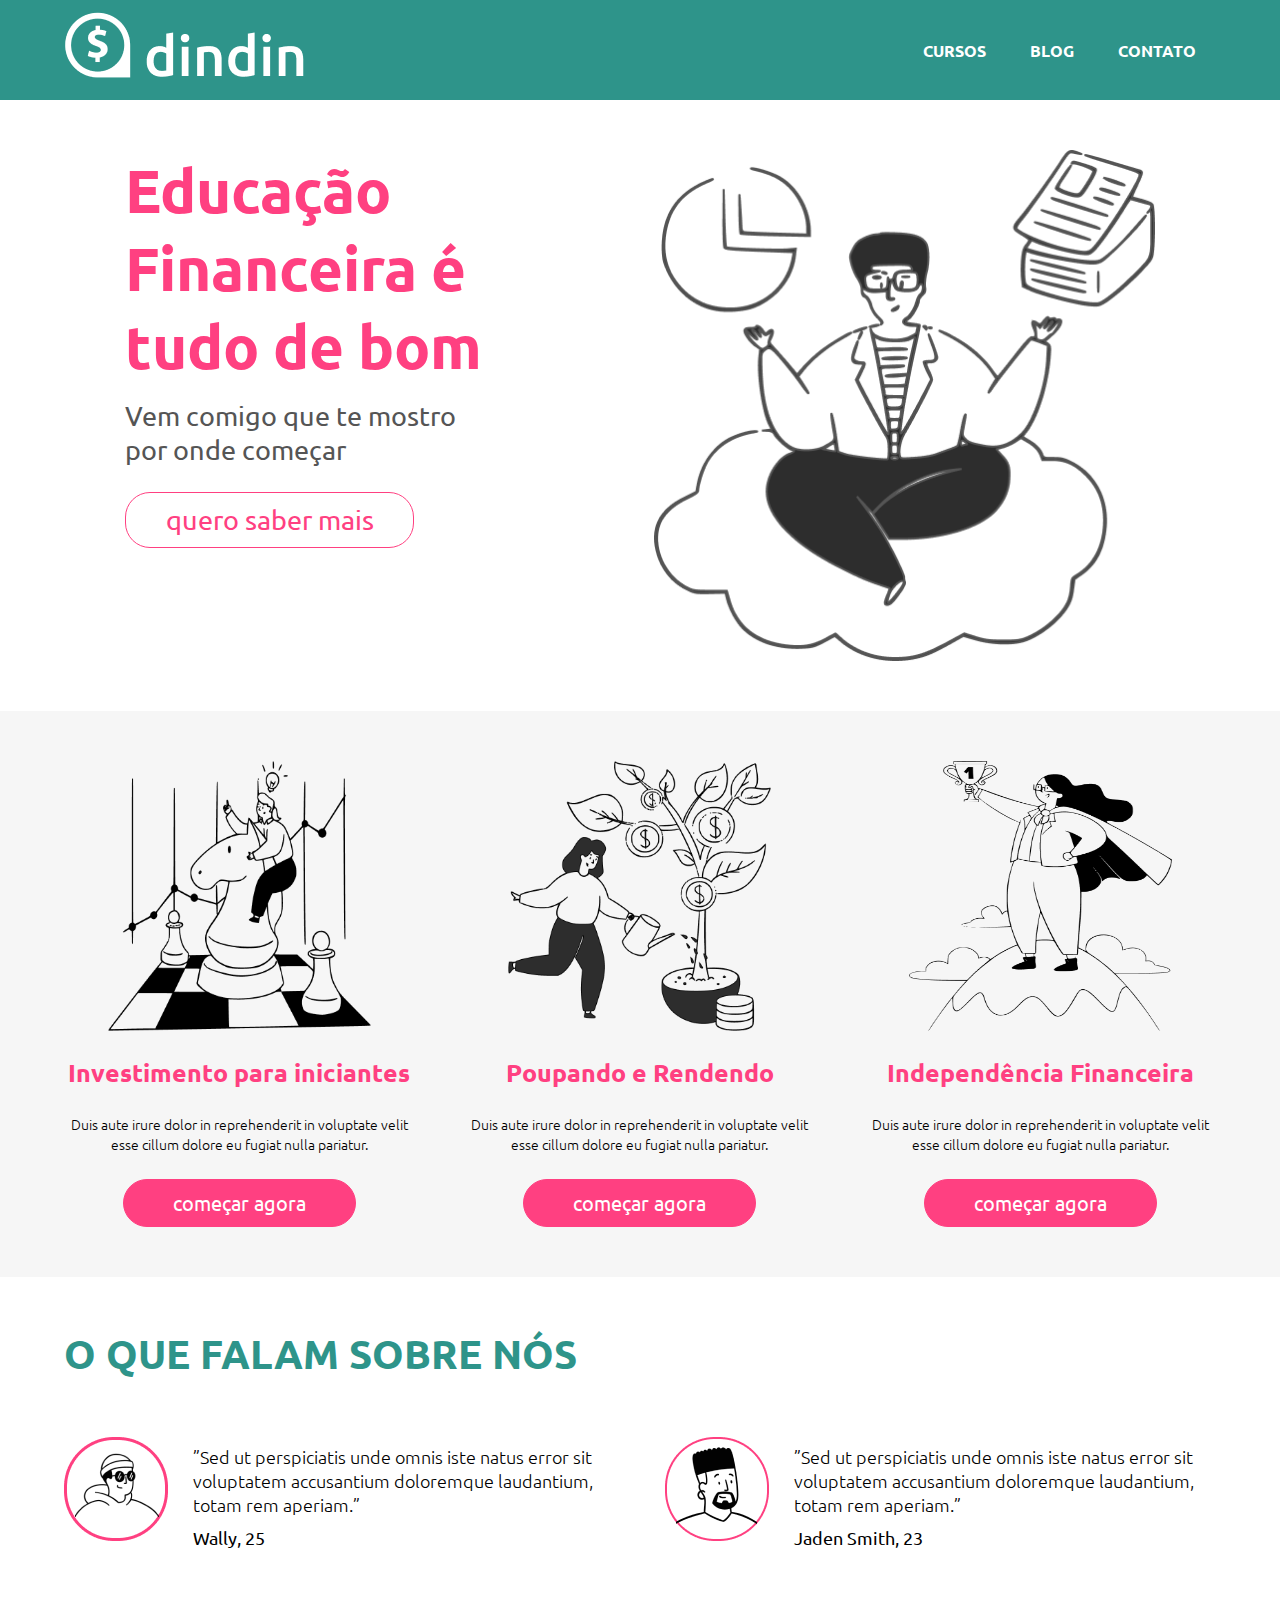
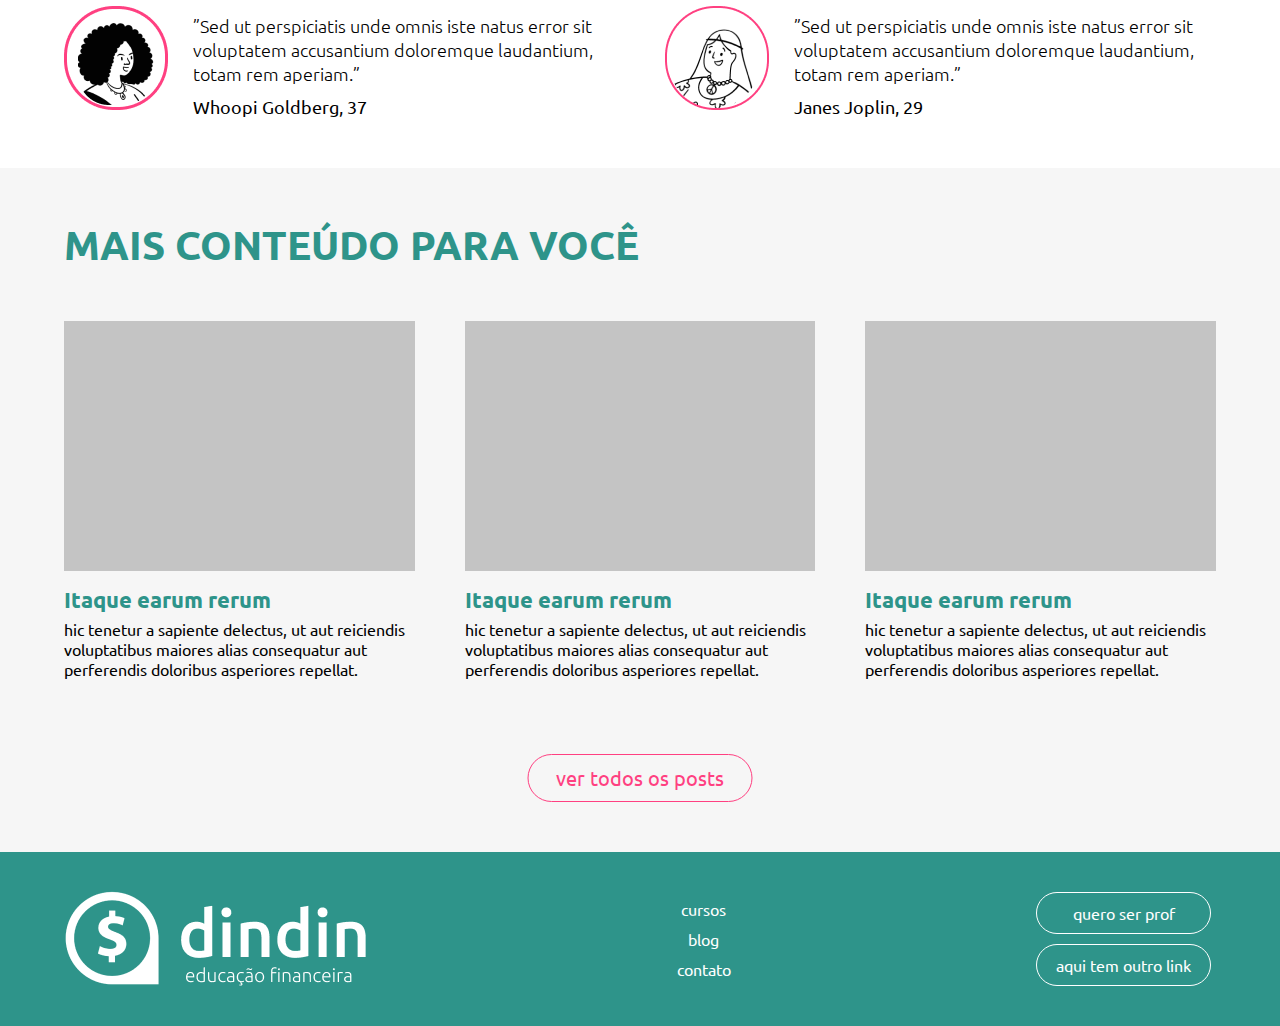
==== index.html @ 09b01d3c "Página index concluída" ====
<!DOCTYPE html>
<html lang="en">

<head>
    <meta charset="UTF-8">
    <meta http-equiv="X-UA-Compatible" content="IE=edge">
    <meta name="viewport" content="width=device-width, initial-scale=1.0">
    <title>Document</title>

    <link rel="preconnect" href="https://fonts.googleapis.com">
    <link rel="preconnect" href="https://fonts.gstatic.com" crossorigin>
    <link
        href="https://fonts.googleapis.com/css2?family=Ubuntu:ital,wght@0,300;0,400;0,500;0,700;1,300;1,400;1,500;1,700&display=swap"
        rel="stylesheet">

    <link rel="stylesheet" href="./assets/css/estilo.css">
</head>

<body>
    <header class="cabecalho">
        <div class="container">
            <a href="./index.html"><img src="./assets/img/logo-header.png" alt="Logo Dindin"></a>
            <nav class="nav-cabecalho">
                <ul class="nav-cabecalho__menu">
                    <li class="nav-cabecalho__item"><a class="nav-cabecalho__link" href="./cursos.html">Cursos</a></li>
                    <li class="nav-cabecalho__item"><a class="nav-cabecalho__link" href="./blog.html">Blog</a></li>
                    <li class="nav-cabecalho__item"><a class="nav-cabecalho__link" href="./contato.html">Contato</a></li>
                </ul>
            </nav>
        </div>
    </header>
    <main>
        <section class="banner">
            <div class="container">
                <img class="banner__imagem" src="./assets/img/ilustra-banner.png" alt="">

                <div class="banner__conteudo">
                    <h1 class="banner__titulo">Educação Financeira é tudo de bom</h1>
                    <p class="banner__texto">Vem comigo que te mostro por onde começar</p>
                    <a class="banner__link" href="#">quero saber mais</a>
                </div>
            </div>
        </section>

        <section class="cursos secao--cinza">
            <div class="container">
                <div class="cursos__item">
                    <img class="cursos__imagem" src="./assets/img/ilustra-poupando.png" alt="">
                    <h2 class="cursos__titulo">Investimento para iniciantes</h2>
                    <p class="cursos__texto">Duis aute irure dolor in reprehenderit in voluptate velit esse cillum
                        dolore eu fugiat nulla pariatur.</p>
                    <a class="cursos__link" href="#">começar agora</a>
                </div>

                <div class="cursos__item">
                    <img class="cursos__imagem" src="./assets/img/ilustra-investimento.png" alt="">
                    <h2 class="cursos__titulo">Poupando e Rendendo</h2>
                    <p class="cursos__texto">Duis aute irure dolor in reprehenderit in voluptate velit esse cillum
                        dolore eu fugiat nulla pariatur.</p>
                    <a class="cursos__link" href="#">começar agora</a>
                </div>

                <div class="cursos__item">
                    <img class="cursos__imagem" src="./assets/img/ilustra-independencia.png" alt="">
                    <h2 class="cursos__titulo">Independência Financeira</h2>
                    <p class="cursos__texto">Duis aute irure dolor in reprehenderit in voluptate velit esse cillum
                        dolore eu fugiat nulla pariatur.</p>
                    <a class="cursos__link" href="#">começar agora</a>
                </div>
            </div>
        </section>

        <section class="depoimentos">
            <div class="container">
                <h2 class="depoimentos__titulo">O que falam sobre nós</h2>

                <div class="depoimentos__itens">
                    <div class="depoimentos__item">
                        <img class="depoimentos__imagem" src="./assets/img/icon-wally.png" alt="Cliente 1">

                        <div class="depoimentos__conteudo">
                            <blockquote class="depoimentos__citacao">
                                ”Sed ut perspiciatis unde omnis iste natus error sit voluptatem accusantium doloremque
                                laudantium, totam rem aperiam.”
                            </blockquote>
                            <p class="depoimentos__autor">Wally, 25</p>
                        </div>
                    </div>

                    <div class="depoimentos__item">
                        <img class="depoimentos__imagem" src="./assets/img/icon-jaden.png" alt="Cliente 2">

                        <div class="depoimentos__conteudo">
                            <blockquote class="depoimentos__citacao">
                                ”Sed ut perspiciatis unde omnis iste natus error sit voluptatem accusantium doloremque
                                laudantium, totam rem aperiam.”
                            </blockquote>
                            <p class="depoimentos__autor">Jaden Smith, 23</p>
                        </div>
                    </div>

                    <div class="depoimentos__item">
                        <img class="depoimentos__imagem" src="./assets/img/icon-whoopi.png" alt="Cliente 3">

                        <div class="depoimentos__conteudo">
                            <blockquote class="depoimentos__citacao">
                                ”Sed ut perspiciatis unde omnis iste natus error sit voluptatem accusantium doloremque
                                laudantium, totam rem aperiam.”
                            </blockquote>
                            <p class="depoimentos__autor">Whoopi Goldberg, 37</p>
                        </div>
                    </div>

                    <div class="depoimentos__item">
                        <img class="depoimentos__imagem" src="./assets/img/icon-jane.png" alt="Cliente 4">

                        <div class="depoimentos__conteudo">
                            <blockquote class="depoimentos__citacao">
                                ”Sed ut perspiciatis unde omnis iste natus error sit voluptatem accusantium doloremque
                                laudantium, totam rem aperiam.”
                            </blockquote>
                            <p class="depoimentos__autor">Janes Joplin, 29</p>
                        </div>
                    </div>
                </div>
            </div>
        </section>

        <section class="blog secao--cinza">
            <div class="container">
                <h2 class="blog__titulo">Mais conteúdo para você</h2>

                <div class="blog__posts">
                    <article class="blog__post">
                        <div class="blog__imagem-vazia"></div>
                        <h3 class="blog__post-titulo">Itaque earum rerum</h3>
                        <p class="blog__texto">hic tenetur a sapiente delectus, ut aut reiciendis voluptatibus maiores
                            alias consequatur aut perferendis doloribus asperiores repellat.</p>
                    </article>

                    <article class="blog__post">
                        <div class="blog__imagem-vazia"></div>
                        <h3 class="blog__post-titulo">Itaque earum rerum</h3>
                        <p class="blog__texto">hic tenetur a sapiente delectus, ut aut reiciendis voluptatibus maiores
                            alias consequatur aut perferendis doloribus asperiores repellat.</p>
                    </article>

                    <article class="blog__post">
                        <div class="blog__imagem-vazia"></div>
                        <h3 class="blog__post-titulo">Itaque earum rerum</h3>
                        <p class="blog__texto">hic tenetur a sapiente delectus, ut aut reiciendis voluptatibus maiores
                            alias consequatur aut perferendis doloribus asperiores repellat.</p>
                    </article>
                </div>

                <a class="blog__link" href="#">ver todos os posts</a>
            </div>
        </section>
    </main>

    <footer class="rodape">
        <div class="container">
            <ul class="nav-rodape__menu">
                <li class="nav-rodape__item"><a class="nav-rodape__link" href="./cursos.html">cursos</a></li>
                <li class="nav-rodape__item"><a class="nav-rodape__link" href="./blog.html">blog</a></li>
                <li class="nav-rodape__item"><a class="nav-rodape__link" href="./contato.html">contato</a></li>
            </ul>

            <div class="rodape__links">
                <a class="rodape__link" href="#">quero ser prof</a>
                <a class="rodape__link" href="#">aqui tem outro link</a>
            </div>

            <img class="rodape_imagem" src="./assets/img/logo-footer.png" alt="logo">
        </div>
    </footer>
</body>

</html>
---- assets/css/estilo.css ----
@import url('./nav.css');
@import url('./index.css');
@import url('./rodape.css');

:root{
    --cor-primaria: #2E948A;
    --cor-secundaria: #FF4081;
    --cor-imagem-vazia: #C4C4C4;
    --cor-texto: #000;
    --cor-texto-cinza: #555;
    --cor-menu-link: #fff;
    --cor-fundo-cinza: #F6F6F6;
}

*{
    margin: 0;
    padding: 0;
    font-size: 1rem;
    font-weight: 400;
    box-sizing: border-box;
    text-decoration: none;
    font-family: 'Ubuntu', sans-serif;
}

body{
    position: relative;
}

section{
    padding: 50px 0;
}

.container{
    width: 90%;
    margin: 0 auto;
}

.secao--cinza{
    background-color: var(--cor-fundo-cinza);
}

@media screen and (min-width: 1440px) {
    .container{
        max-width: 1440px;
    }
}
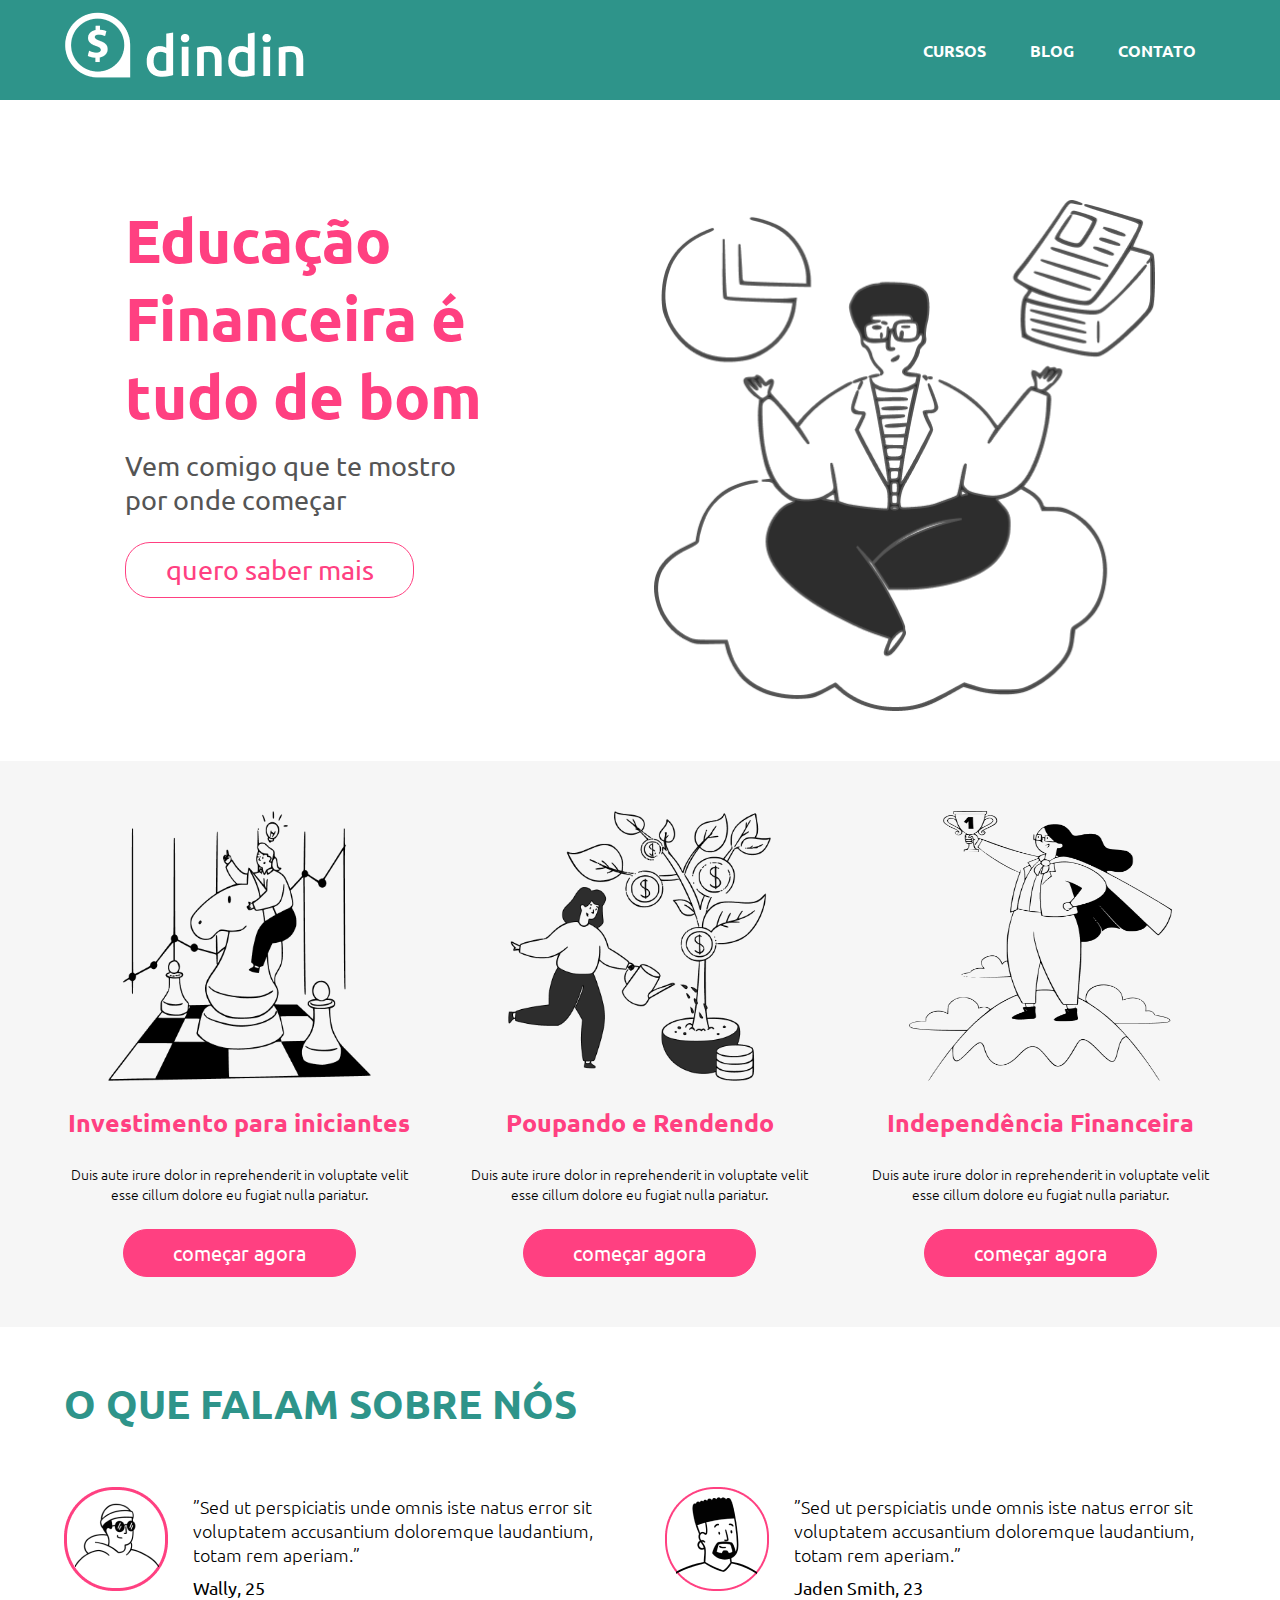
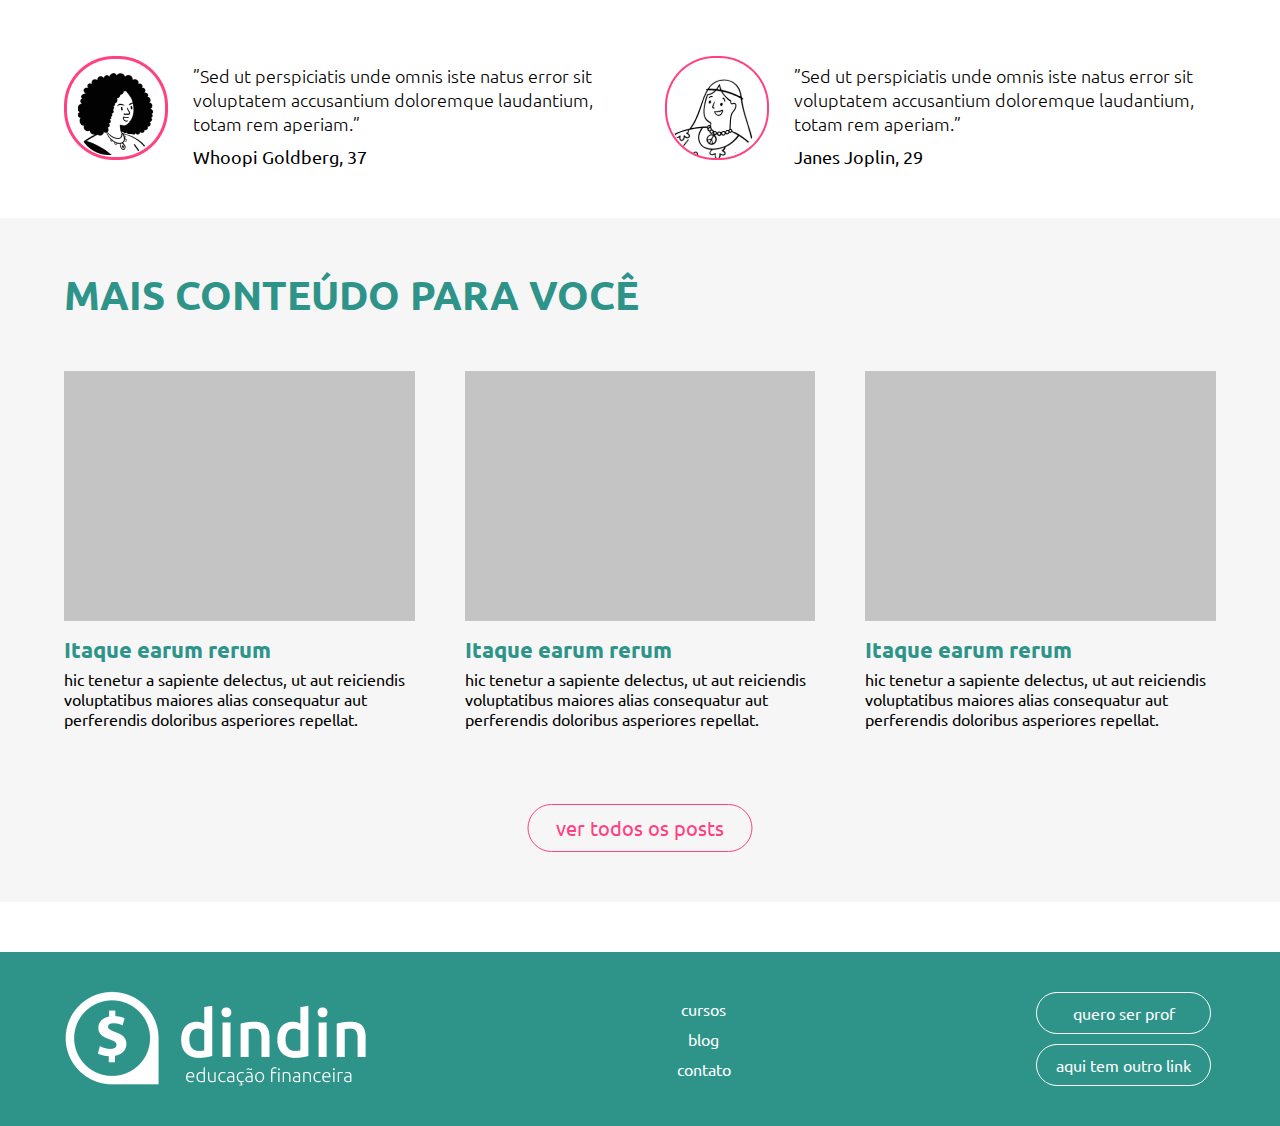
==== commit 05abff1d: "Tela cursos concluída" ====
--- a/index.html
+++ b/index.html
@@ -1,5 +1,5 @@
 <!DOCTYPE html>
-<html lang="en">
+<html lang="pt-BR">
 
 <head>
     <meta charset="UTF-8">
--- a/assets/css/estilo.css
+++ b/assets/css/estilo.css
@@ -1,5 +1,7 @@
 @import url('./nav.css');
 @import url('./index.css');
+@import url('./contato.css');
+@import url('./cursos.css');
 @import url('./rodape.css');
 
 :root{
@@ -26,7 +28,7 @@
     position: relative;
 }
 
-section{
+section, main{
     padding: 50px 0;
 }
 
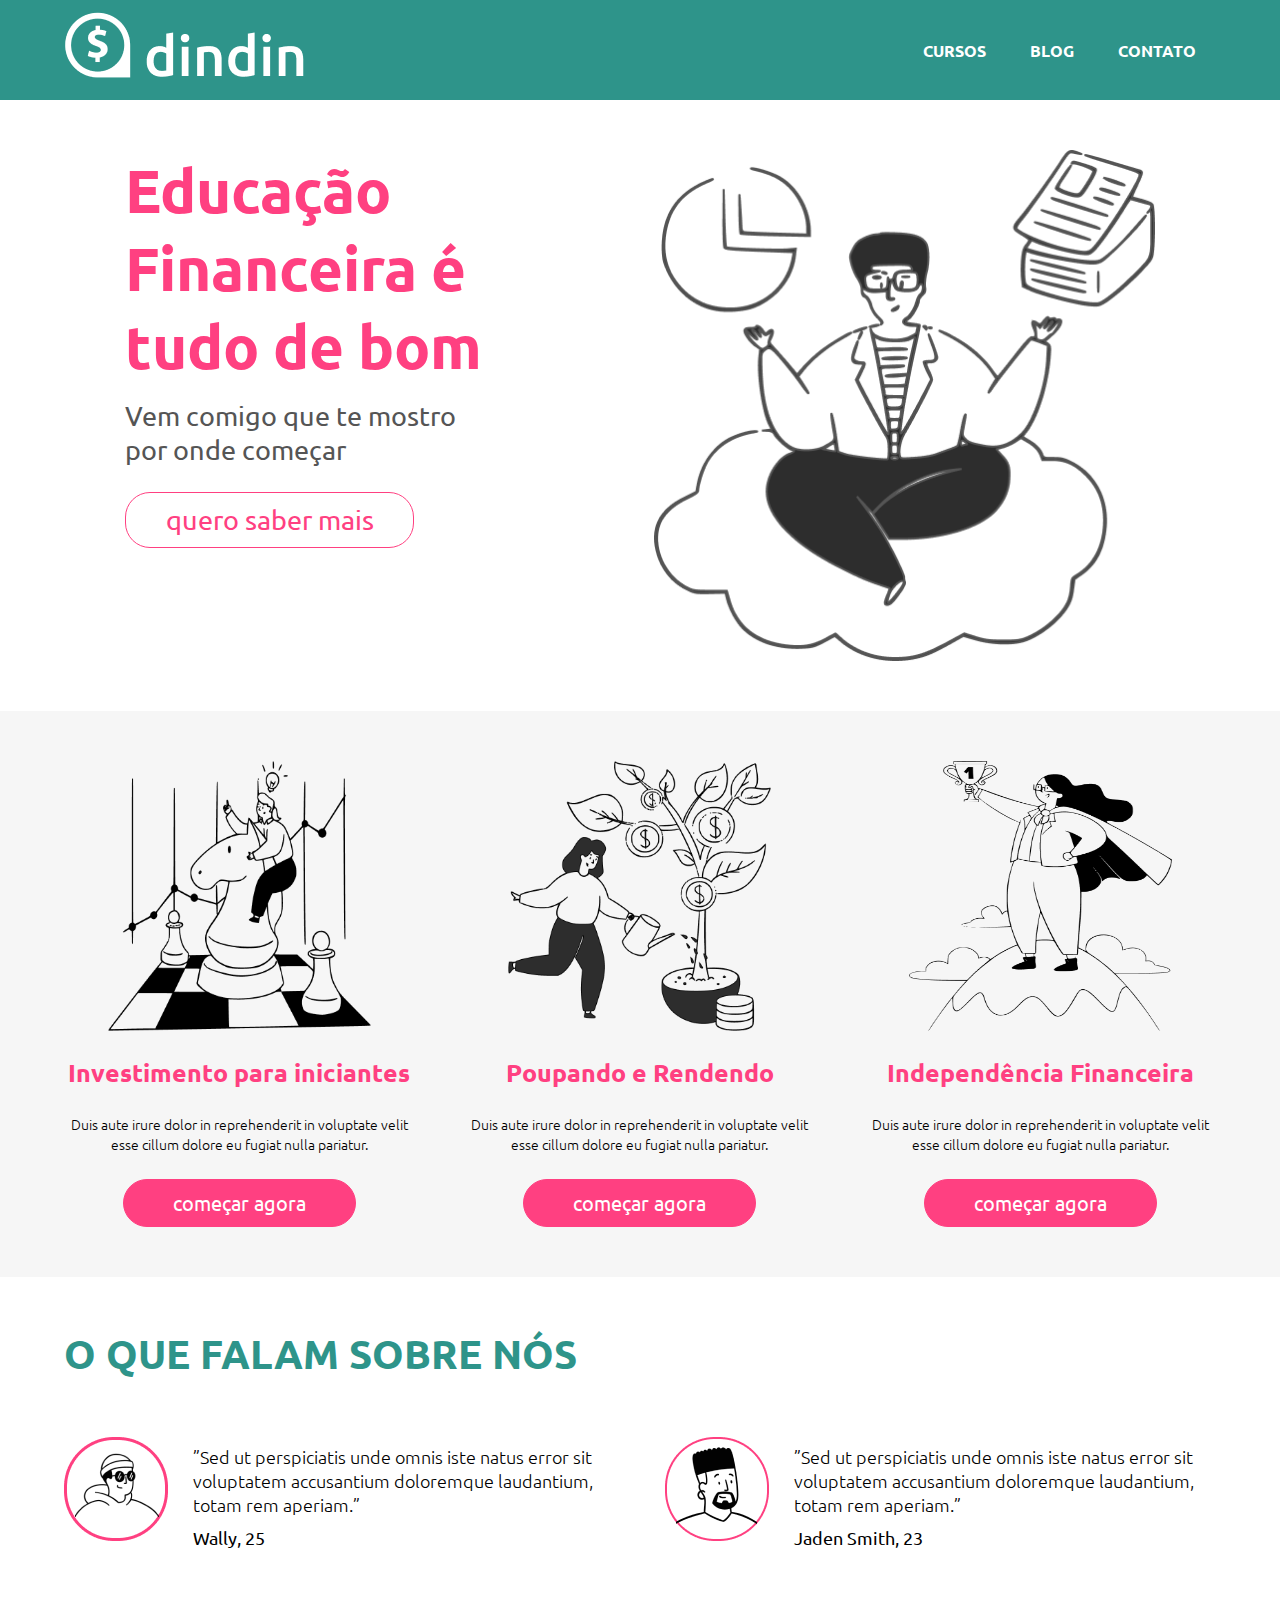
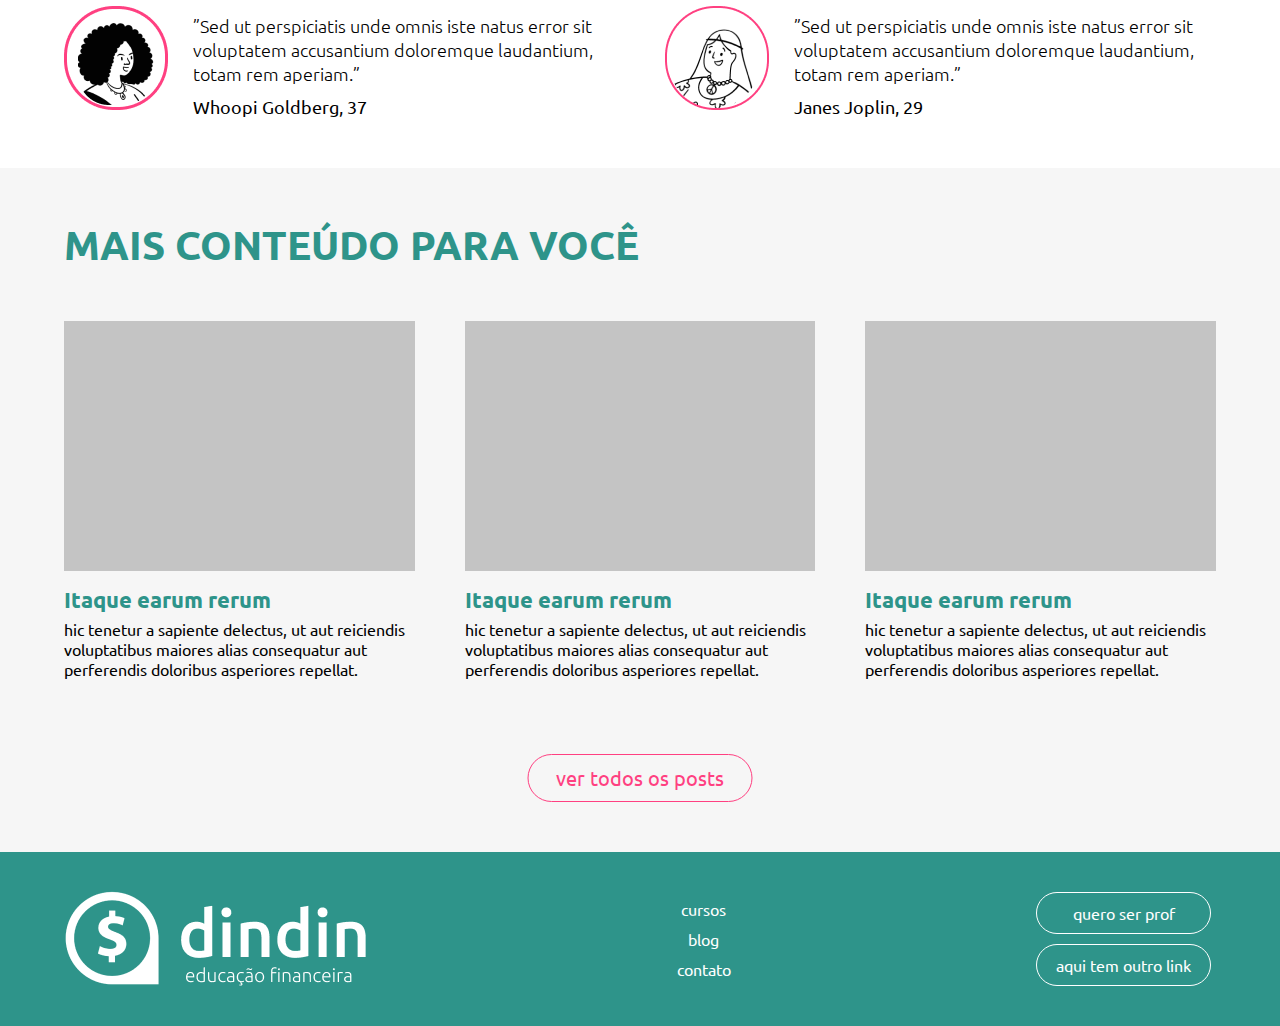
==== commit 05b6e705: "Classe secao criada para adicionar um padding padrão em alguns elementos" ====
--- a/index.html
+++ b/index.html
@@ -5,7 +5,8 @@
     <meta charset="UTF-8">
     <meta http-equiv="X-UA-Compatible" content="IE=edge">
     <meta name="viewport" content="width=device-width, initial-scale=1.0">
-    <title>Document</title>
+    <title>Dindin - Educação Financeira</title>
+    <link rel="shortcut icon"  href="./assets/img/favicon.png"/>
 
     <link rel="preconnect" href="https://fonts.googleapis.com">
     <link rel="preconnect" href="https://fonts.gstatic.com" crossorigin>
@@ -30,7 +31,7 @@
         </div>
     </header>
     <main>
-        <section class="banner">
+        <section class="banner secao">
             <div class="container">
                 <img class="banner__imagem" src="./assets/img/ilustra-banner.png" alt="">
 
@@ -42,7 +43,7 @@
             </div>
         </section>
 
-        <section class="cursos secao--cinza">
+        <section class="cursos secao secao--cinza">
             <div class="container">
                 <div class="cursos__item">
                     <img class="cursos__imagem" src="./assets/img/ilustra-poupando.png" alt="">
@@ -70,7 +71,7 @@
             </div>
         </section>
 
-        <section class="depoimentos">
+        <section class="depoimentos secao">
             <div class="container">
                 <h2 class="depoimentos__titulo">O que falam sobre nós</h2>
 
@@ -126,7 +127,7 @@
             </div>
         </section>
 
-        <section class="blog secao--cinza">
+        <section class="blog secao secao--cinza">
             <div class="container">
                 <h2 class="blog__titulo">Mais conteúdo para você</h2>
 
--- a/assets/css/estilo.css
+++ b/assets/css/estilo.css
@@ -1,48 +1,9 @@
+@import url('./geral.css');
 @import url('./nav.css');
 @import url('./index.css');
 @import url('./contato.css');
 @import url('./cursos.css');
-@import url('./rodape.css');
-
-:root{
-    --cor-primaria: #2E948A;
-    --cor-secundaria: #FF4081;
-    --cor-imagem-vazia: #C4C4C4;
-    --cor-texto: #000;
-    --cor-texto-cinza: #555;
-    --cor-menu-link: #fff;
-    --cor-fundo-cinza: #F6F6F6;
-}
-
-*{
-    margin: 0;
-    padding: 0;
-    font-size: 1rem;
-    font-weight: 400;
-    box-sizing: border-box;
-    text-decoration: none;
-    font-family: 'Ubuntu', sans-serif;
-}
-
-body{
-    position: relative;
-}
-
-section, main{
-    padding: 50px 0;
-}
-
-.container{
-    width: 90%;
-    margin: 0 auto;
-}
-
-.secao--cinza{
-    background-color: var(--cor-fundo-cinza);
-}
-
-@media screen and (min-width: 1440px) {
-    .container{
-        max-width: 1440px;
-    }
-}
+@import url('./post.css');
+@import url('./blog.css');
+@import url('./curso.css');
+@import url('./rodape.css');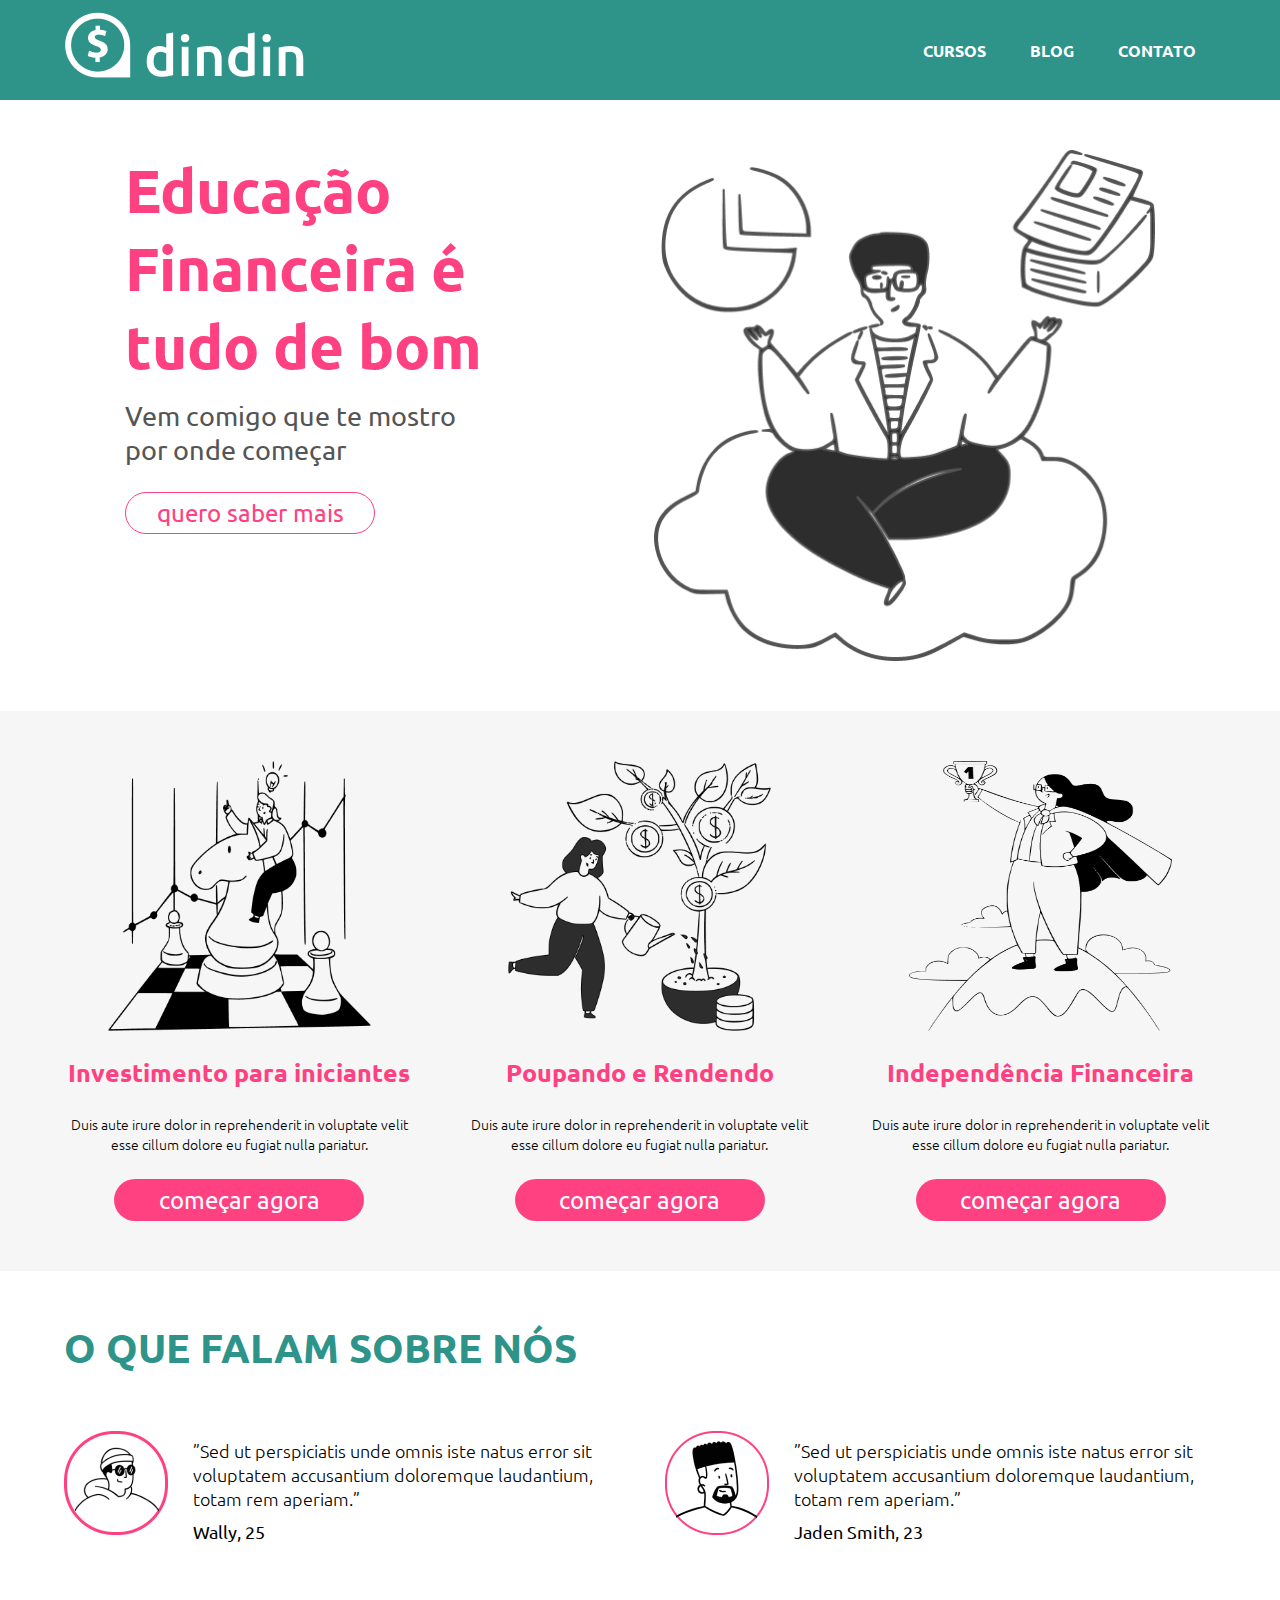
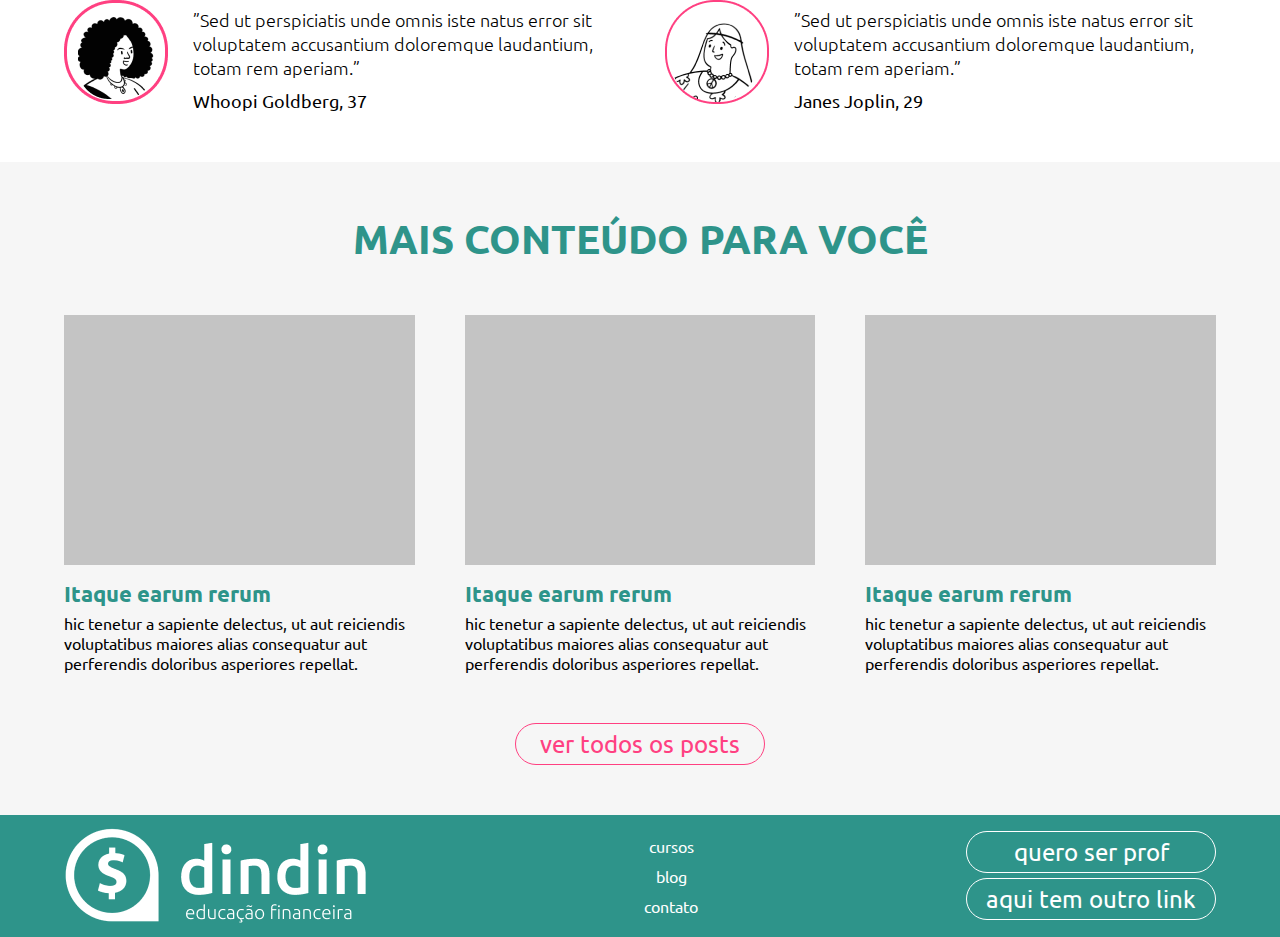
==== commit 5db72043: "Criação de classes botões(links) e alteração do código das páginas para uso dessas classes" ====
--- a/index.html
+++ b/index.html
@@ -30,6 +30,7 @@
             </nav>
         </div>
     </header>
+
     <main>
         <section class="banner secao">
             <div class="container">
@@ -38,7 +39,7 @@
                 <div class="banner__conteudo">
                     <h1 class="banner__titulo">Educação Financeira é tudo de bom</h1>
                     <p class="banner__texto">Vem comigo que te mostro por onde começar</p>
-                    <a class="banner__link" href="#">quero saber mais</a>
+                    <a class="botao botao--borda-secundaria" href="#">quero saber mais</a>
                 </div>
             </div>
         </section>
@@ -50,7 +51,7 @@
                     <h2 class="cursos__titulo">Investimento para iniciantes</h2>
                     <p class="cursos__texto">Duis aute irure dolor in reprehenderit in voluptate velit esse cillum
                         dolore eu fugiat nulla pariatur.</p>
-                    <a class="cursos__link" href="#">começar agora</a>
+                    <a class="botao botao--secundario" href="#">começar agora</a>
                 </div>
 
                 <div class="cursos__item">
@@ -58,7 +59,7 @@
                     <h2 class="cursos__titulo">Poupando e Rendendo</h2>
                     <p class="cursos__texto">Duis aute irure dolor in reprehenderit in voluptate velit esse cillum
                         dolore eu fugiat nulla pariatur.</p>
-                    <a class="cursos__link" href="#">começar agora</a>
+                    <a class="botao botao--secundario" href="#">começar agora</a>
                 </div>
 
                 <div class="cursos__item">
@@ -66,7 +67,7 @@
                     <h2 class="cursos__titulo">Independência Financeira</h2>
                     <p class="cursos__texto">Duis aute irure dolor in reprehenderit in voluptate velit esse cillum
                         dolore eu fugiat nulla pariatur.</p>
-                    <a class="cursos__link" href="#">começar agora</a>
+                    <a class="botao botao--secundario" href="#">começar agora</a>
                 </div>
             </div>
         </section>
@@ -154,7 +155,7 @@
                     </article>
                 </div>
 
-                <a class="blog__link" href="#">ver todos os posts</a>
+                <a class="botao botao--borda-secundaria" href="#">ver todos os posts</a>
             </div>
         </section>
     </main>
@@ -168,8 +169,8 @@
             </ul>
 
             <div class="rodape__links">
-                <a class="rodape__link" href="#">quero ser prof</a>
-                <a class="rodape__link" href="#">aqui tem outro link</a>
+                <a class="botao botao--borda-branca" href="#">quero ser prof</a>
+                <a class="botao botao--borda-branca" href="#">aqui tem outro link</a>
             </div>
 
             <img class="rodape_imagem" src="./assets/img/logo-footer.png" alt="logo">
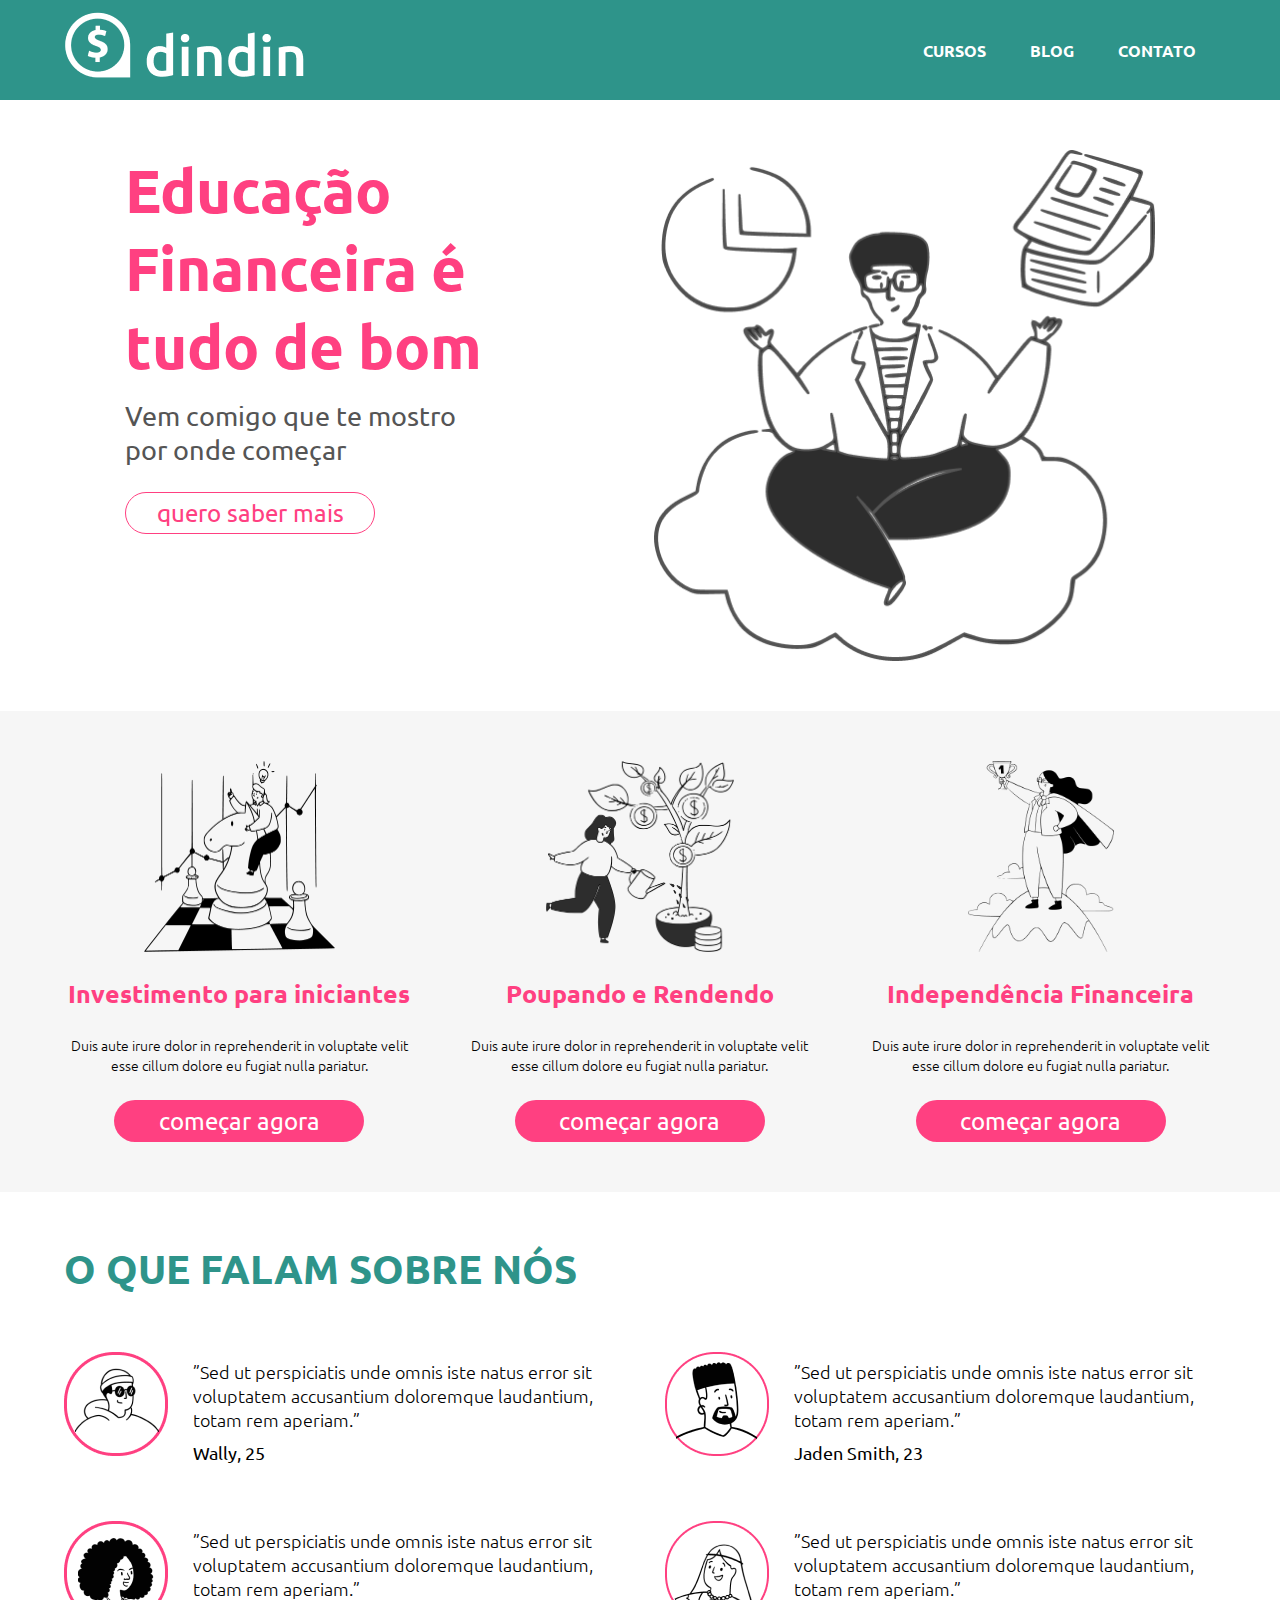
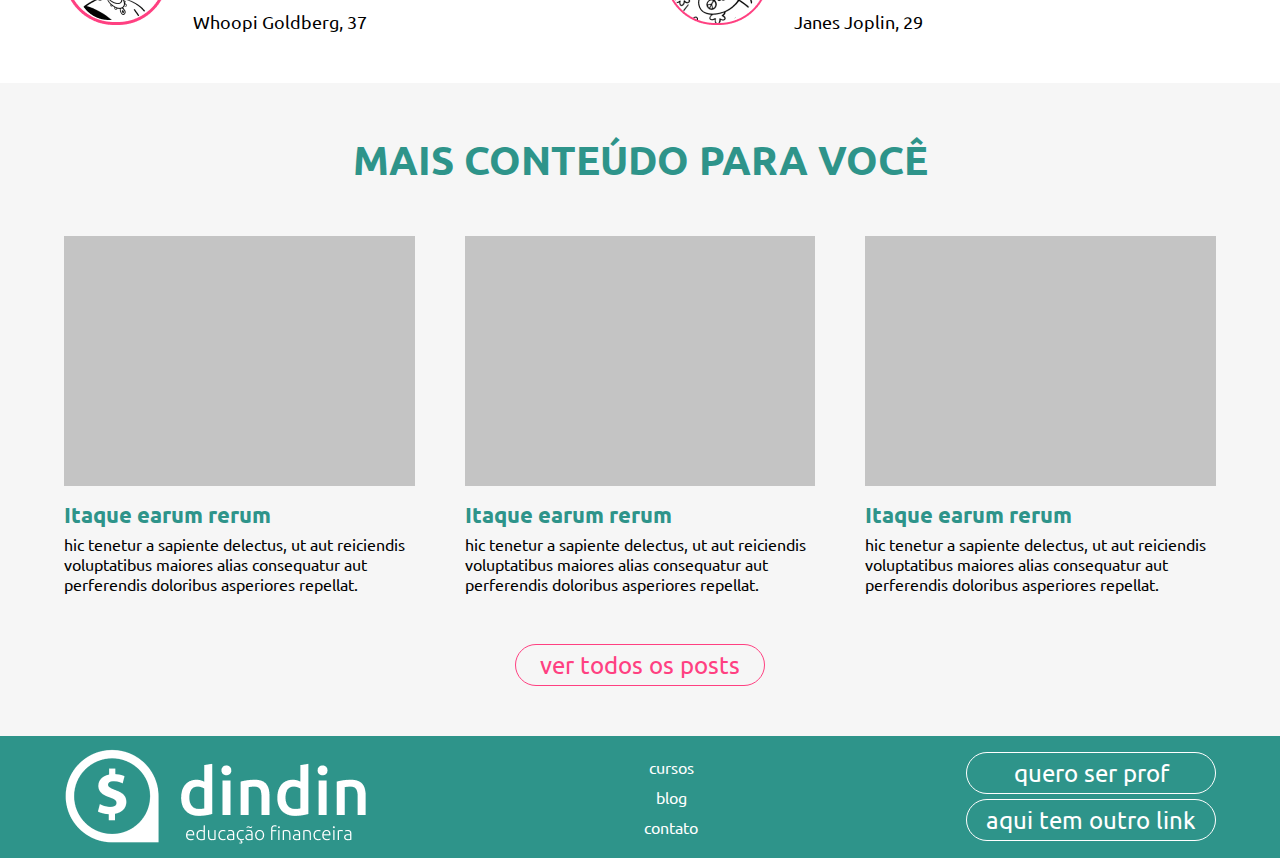
==== commit 654ac896: "Criado seção-cursos.css para centralizar o css da seção de cursos do Index e Post" ====
--- a/index.html
+++ b/index.html
@@ -44,30 +44,30 @@
             </div>
         </section>
 
-        <section class="cursos secao secao--cinza">
+        <section class="secao-cursos secao secao--cinza">
             <div class="container">
-                <div class="cursos__item">
-                    <img class="cursos__imagem" src="./assets/img/ilustra-poupando.png" alt="">
-                    <h2 class="cursos__titulo">Investimento para iniciantes</h2>
-                    <p class="cursos__texto">Duis aute irure dolor in reprehenderit in voluptate velit esse cillum
+                <div class="secao-cursos__item">
+                    <img class="secao-cursos__item-imagem" src="./assets/img/ilustra-poupando.png" alt="">
+                    <h2 class="secao-cursos__item-titulo">Investimento para iniciantes</h2>
+                    <p class="secao-cursos__item-texto">Duis aute irure dolor in reprehenderit in voluptate velit esse cillum
                         dolore eu fugiat nulla pariatur.</p>
-                    <a class="botao botao--secundario" href="#">começar agora</a>
+                    <a class="botao botao--secundario" href="./cursos.html">começar agora</a>
                 </div>
 
-                <div class="cursos__item">
-                    <img class="cursos__imagem" src="./assets/img/ilustra-investimento.png" alt="">
-                    <h2 class="cursos__titulo">Poupando e Rendendo</h2>
-                    <p class="cursos__texto">Duis aute irure dolor in reprehenderit in voluptate velit esse cillum
+                <div class="secao-cursos__item">
+                    <img class="secao-cursos__item-imagem" src="./assets/img/ilustra-investimento.png" alt="">
+                    <h2 class="secao-cursos__item-titulo">Poupando e Rendendo</h2>
+                    <p class="secao-cursos__item-texto">Duis aute irure dolor in reprehenderit in voluptate velit esse cillum
                         dolore eu fugiat nulla pariatur.</p>
-                    <a class="botao botao--secundario" href="#">começar agora</a>
+                    <a class="botao botao--secundario" href="./cursos.html">começar agora</a>
                 </div>
 
-                <div class="cursos__item">
-                    <img class="cursos__imagem" src="./assets/img/ilustra-independencia.png" alt="">
-                    <h2 class="cursos__titulo">Independência Financeira</h2>
-                    <p class="cursos__texto">Duis aute irure dolor in reprehenderit in voluptate velit esse cillum
+                <div class="secao-cursos__item">
+                    <img class="secao-cursos__item-imagem" src="./assets/img/ilustra-independencia.png" alt="">
+                    <h2 class="secao-cursos__item-titulo">Independência Financeira</h2>
+                    <p class="secao-cursos__item-texto">Duis aute irure dolor in reprehenderit in voluptate velit esse cillum
                         dolore eu fugiat nulla pariatur.</p>
-                    <a class="botao botao--secundario" href="#">começar agora</a>
+                    <a class="botao botao--secundario" href="./cursos.html">começar agora</a>
                 </div>
             </div>
         </section>
@@ -155,7 +155,7 @@
                     </article>
                 </div>
 
-                <a class="botao botao--borda-secundaria" href="#">ver todos os posts</a>
+                <a class="botao botao--borda-secundaria" href="./blog.html">ver todos os posts</a>
             </div>
         </section>
     </main>
--- a/assets/css/estilo.css
+++ b/assets/css/estilo.css
@@ -1,5 +1,8 @@
 @import url('./geral.css');
 @import url('./nav.css');
+
+@import url('./secao-cursos.css');
+
 @import url('./index.css');
 @import url('./contato.css');
 @import url('./cursos.css');
